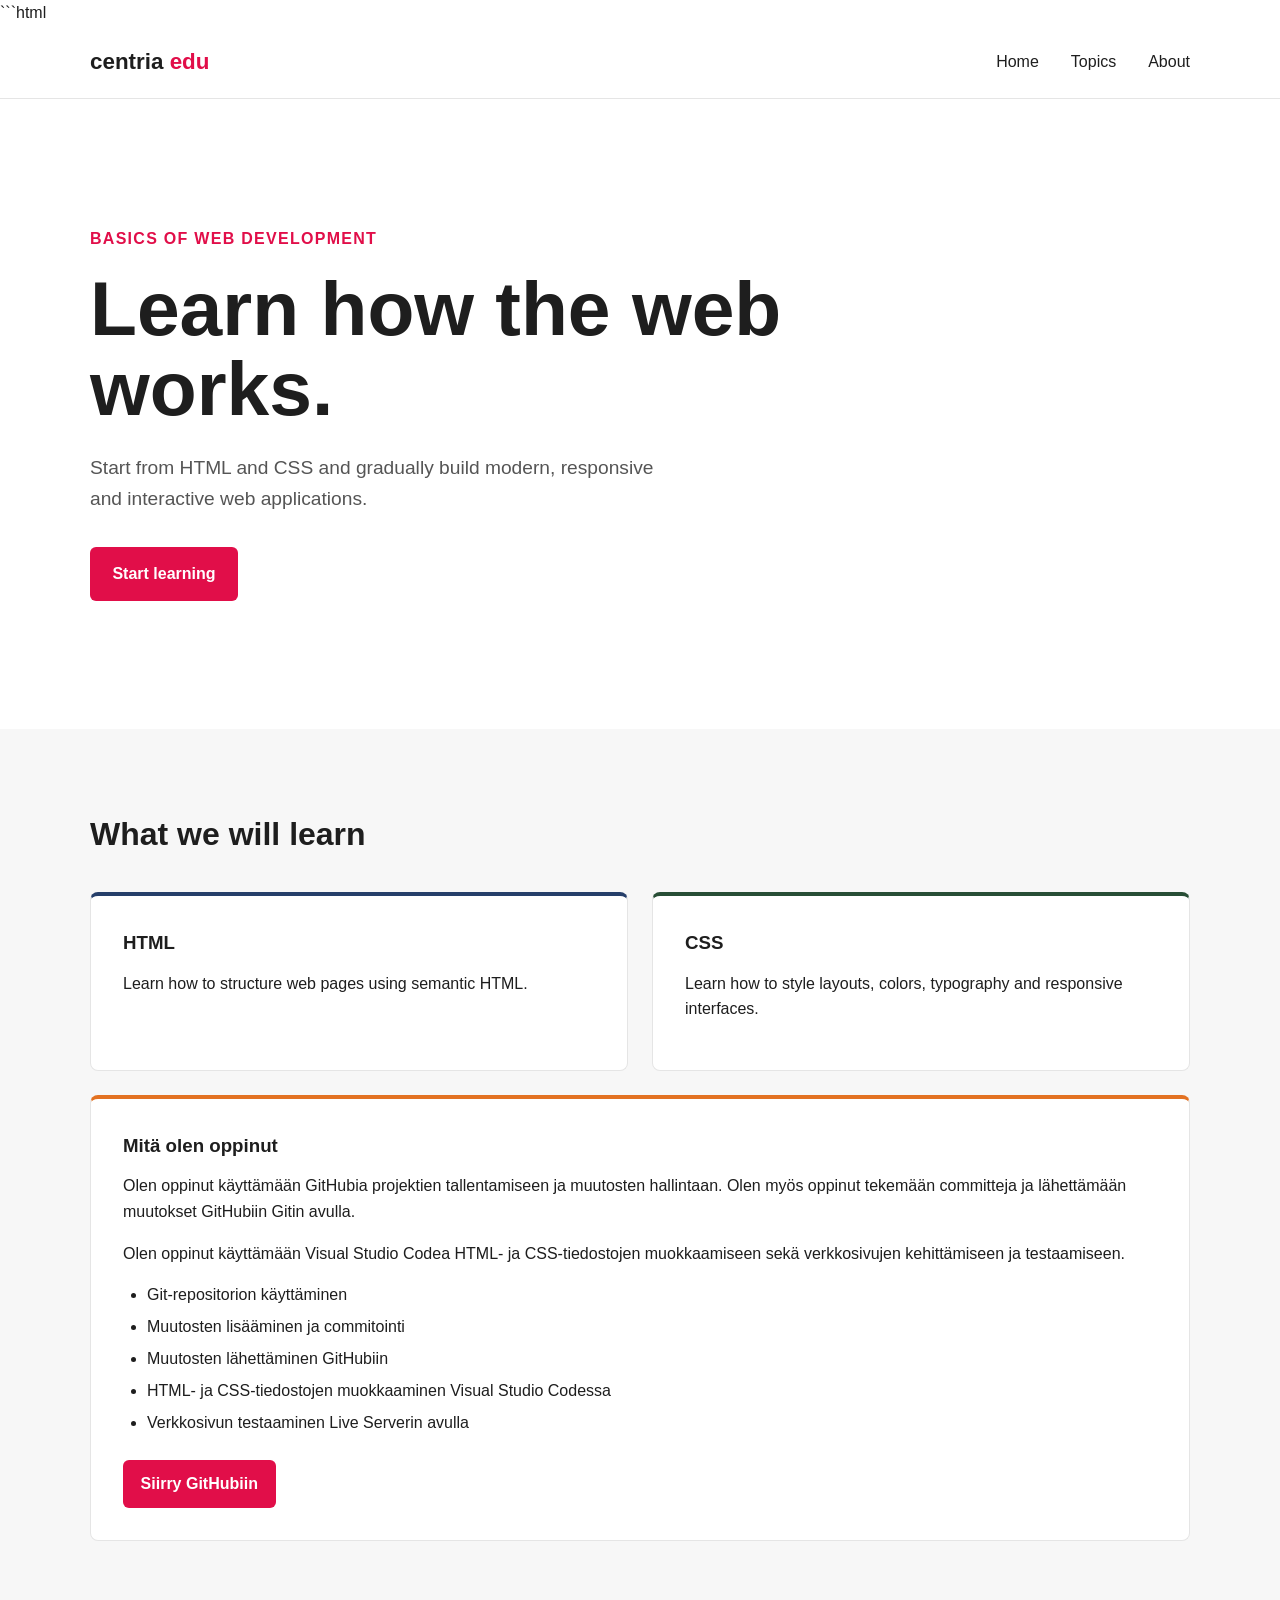
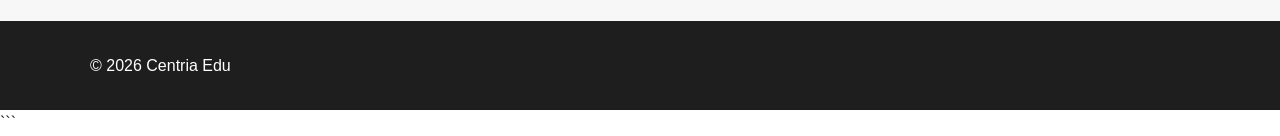
==== a1/index.html @ d359ede2 "Järjestä tehtävät kansioihin a1, a2 ja a3" ====
```html
<!--
    Centria Edu - Basics of Web Development

    Original author: Ville Heikkiniemi
    Modified by: Mika Pirttimäki
    Last modified: 2026-09-17

    Based on the original course template.
-->

<!DOCTYPE html>
<html lang="en">

<head>
    <meta charset="UTF-8">
    <meta name="viewport" content="width=device-width, initial-scale=1.0">
    <meta name="author" content="Ville Heikkiniemi">

    <link rel="icon" href="favicon.ico">
    <link rel="stylesheet" href="style.css">

    <title>Centria Edu | Basics of Web Development</title>
</head>

<body>

    <header>
        <div class="container">
            <nav>
                <div class="logo">
                    centria <span>edu</span>
                </div>

                <ul>
                    <li><a href="#">Home</a></li>
                    <li><a href="#topics">Topics</a></li>
                    <li><a href="#learning">About</a></li>
                </ul>
            </nav>
        </div>
    </header>

    <main>

        <section class="hero">
            <div class="container">
                <div class="hero-content">

                    <span class="label">Basics of Web Development</span>

                    <h1>
                        Learn how the web works.
                    </h1>

                    <p>
                        Start from HTML and CSS and gradually build modern,
                        responsive and interactive web applications.
                    </p>

                    <a href="#topics" class="button">
                        Start learning
                    </a>

                </div>
            </div>
        </section>

        <section class="topics" id="topics">
            <div class="container">

                <h2>What we will learn</h2>

                <div class="cards">

                    <article class="card">
                        <h3>HTML</h3>

                        <p>
                            Learn how to structure web pages using semantic HTML.
                        </p>
                    </article>

                    <article class="card">
                        <h3>CSS</h3>

                        <p>
                            Learn how to style layouts, colors, typography and
                            responsive interfaces.
                        </p>
                    </article>

                    <article class="card" id="learning">
                        <h3>Mitä olen oppinut</h3>

                        <p>
                            Olen oppinut käyttämään GitHubia projektien
                            tallentamiseen ja muutosten hallintaan. Olen myös
                            oppinut tekemään committeja ja lähettämään muutokset
                            GitHubiin Gitin avulla.
                        </p>

                        <p>
                            Olen oppinut käyttämään Visual Studio Codea HTML- ja
                            CSS-tiedostojen muokkaamiseen sekä verkkosivujen
                            kehittämiseen ja testaamiseen.
                        </p>

                        <ul>
                            <li>Git-repositorion käyttäminen</li>
                            <li>Muutosten lisääminen ja commitointi</li>
                            <li>Muutosten lähettäminen GitHubiin</li>
                            <li>HTML- ja CSS-tiedostojen muokkaaminen Visual Studio Codessa</li>
                            <li>Verkkosivun testaaminen Live Serverin avulla</li>
                        </ul>

                        <a href="https://github.com/" target="_blank" rel="noopener noreferrer">
                            Siirry GitHubiin
                        </a>
                    </article>

                </div>
            </div>
        </section>

    </main>

    <footer>
        <div class="container">
            <p>&copy; 2026 Centria Edu</p>
        </div>
    </footer>

</body>

</html>
```
---- a1/style.css ----
:root {
    --primary: #e10e49;
    --light: #ffffff;
    --dark: #1e1e1e;
    --blue: #263f6a;
    --green: #284e36;
    --orange: #e37222;
    --rose: #c24d52;
}

* {
    box-sizing: border-box;
    margin: 0;
    padding: 0;
}

body {
    font-family: Arial, Helvetica, sans-serif;
    background-color: var(--light);
    color: var(--dark);
    line-height: 1.6;
}

header {
    border-bottom: 1px solid #e5e5e5;
}

.container {
    width: min(1100px, 90%);
    margin: 0 auto;
}

nav {
    min-height: 72px;
    display: flex;
    justify-content: space-between;
    align-items: center;
}

.logo {
    font-size: 1.4rem;
    font-weight: bold;
    color: var(--dark);
}

.logo span {
    color: var(--primary);
}

nav ul {
    display: flex;
    gap: 2rem;
    list-style: none;
}

nav a {
    color: var(--dark);
    text-decoration: none;
}

nav a:hover {
    color: var(--primary);
}

.hero {
    min-height: 70vh;
    display: flex;
    align-items: center;
}

.hero-content {
    max-width: 700px;
}

.label {
    display: inline-block;
    margin-bottom: 1rem;
    color: var(--primary);
    font-weight: bold;
    text-transform: uppercase;
    letter-spacing: 0.08rem;
}

h1 {
    margin-bottom: 1.5rem;
    font-size: clamp(2.5rem, 6vw, 5rem);
    line-height: 1.05;
}

.hero p {
    max-width: 600px;
    margin-bottom: 2rem;
    font-size: 1.2rem;
    color: #555;
}

.button {
    display: inline-block;
    padding: 0.9rem 1.4rem;
    background-color: var(--primary);
    color: var(--light);
    text-decoration: none;
    border-radius: 6px;
    font-weight: bold;
}

.button:hover {
    background-color: var(--rose);
}

.topics {
    padding: 5rem 0;
    background-color: #f7f7f7;
}

.topics h2 {
    margin-bottom: 2rem;
    font-size: 2rem;
}

.cards {
    display: grid;
    grid-template-columns: repeat(2, 1fr);
    gap: 1.5rem;
}

.card {
    padding: 2rem;
    background-color: var(--light);
    border: 1px solid #e5e5e5;
    border-radius: 8px;
}

.card h3 {
    margin-bottom: 0.8rem;
}

.card p {
    margin-bottom: 1rem;
}

.card:nth-child(1) {
    border-top: 4px solid var(--blue);
}

.card:nth-child(2) {
    border-top: 4px solid var(--green);
}

.card:nth-child(3) {
    grid-column: 1 / -1;
    border-top: 4px solid var(--orange);
}

/* What I have learned -osion lista */
#learning ul {
    margin: 1rem 0 1.5rem 1.5rem;
}

#learning li {
    margin-bottom: 0.4rem;
}

/* What I have learned -osion GitHub-linkki */
#learning a {
    display: inline-block;
    padding: 0.7rem 1.1rem;
    background-color: var(--primary);
    color: var(--light);
    text-decoration: none;
    border-radius: 6px;
    font-weight: bold;
}

#learning a:hover {
    background-color: var(--rose);
}

footer {
    padding: 2rem 0;
    background-color: var(--dark);
    color: var(--light);
}

@media (max-width: 700px) {
    nav ul {
        display: none;
    }

    .cards {
        grid-template-columns: 1fr;
    }
v
    .card:nth-child(3) {
        grid-column: auto;
    }

    .hero {
        min-height: 60vh;
    }
}
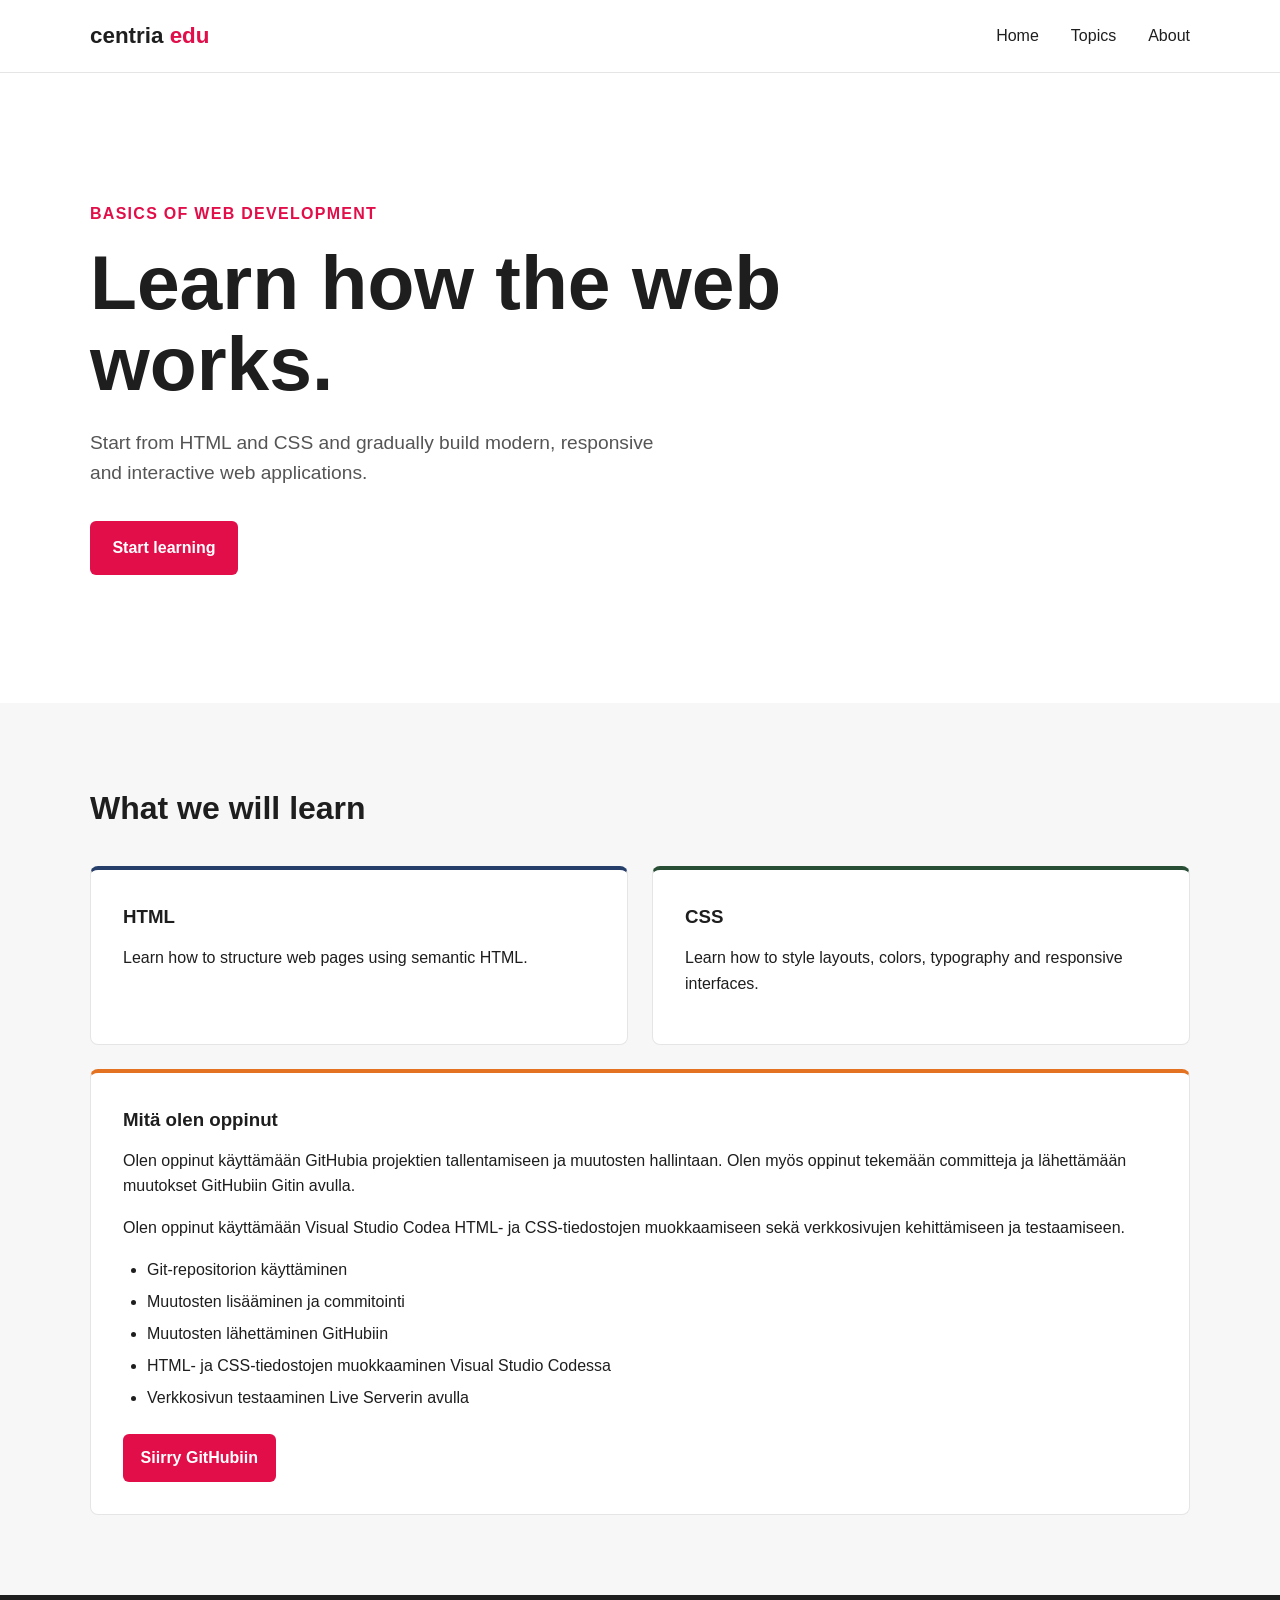
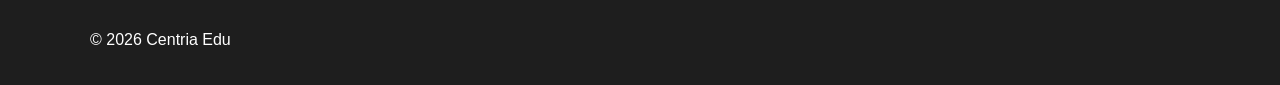
==== commit dd3be72e: "Korjaa A1-sivujen validointivirheet ja lisää favicon" ====
--- a/a1/index.html
+++ b/a1/index.html
@@ -1,4 +1,3 @@
-```html
 <!--
     Centria Edu - Basics of Web Development
 
@@ -134,4 +133,3 @@
 </body>
 
 </html>
-```
